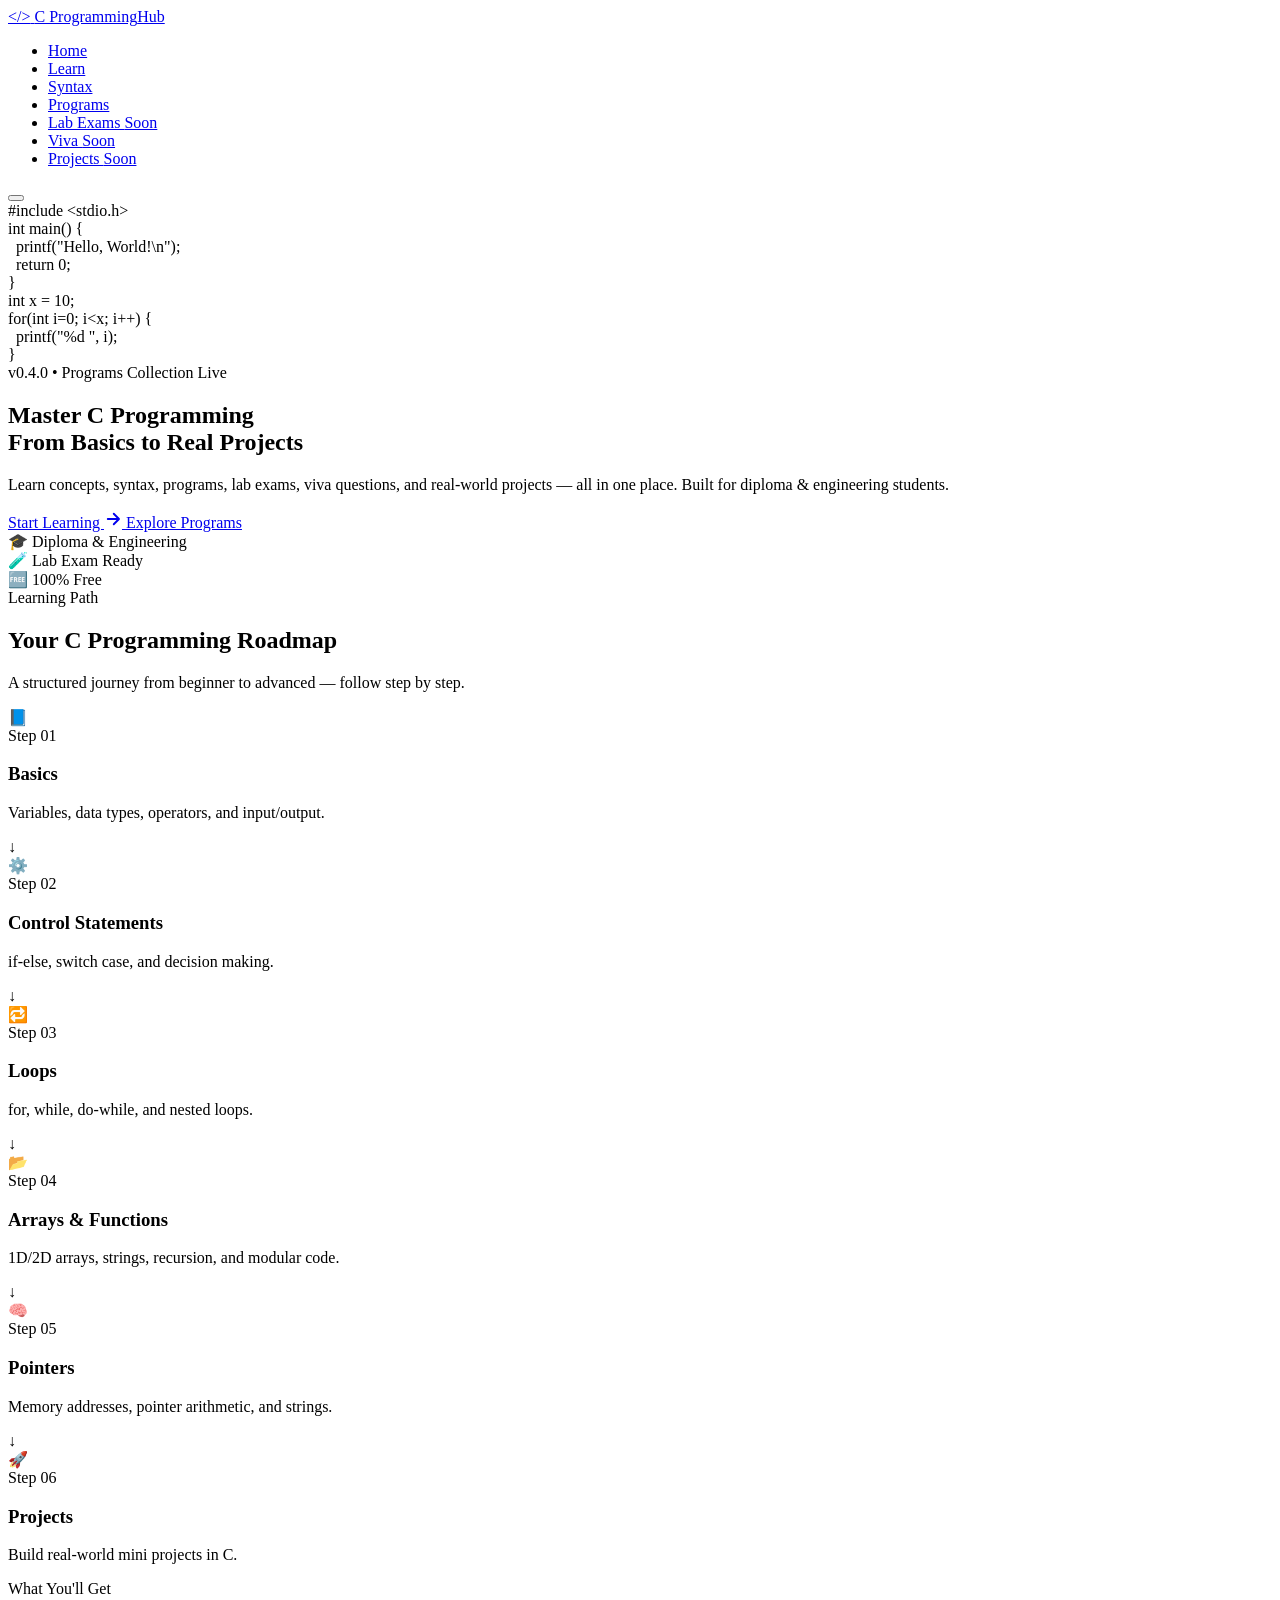
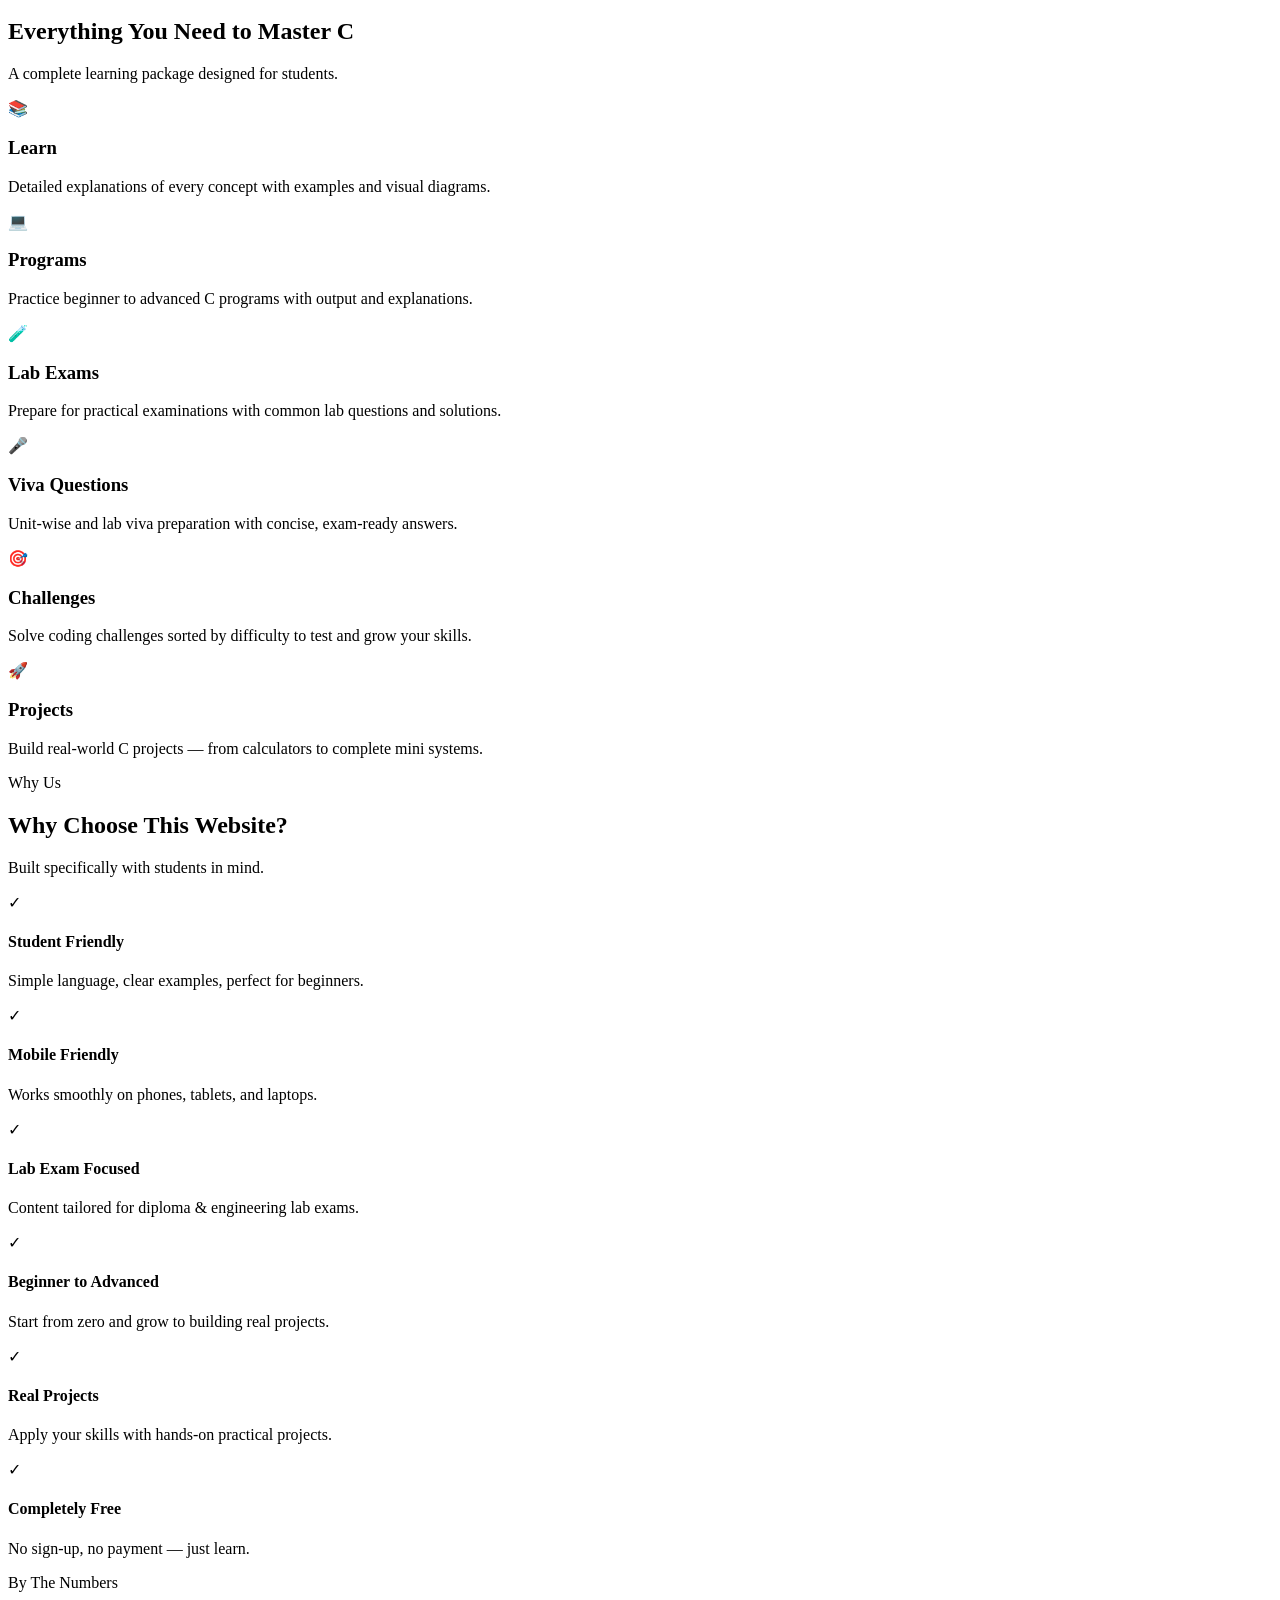
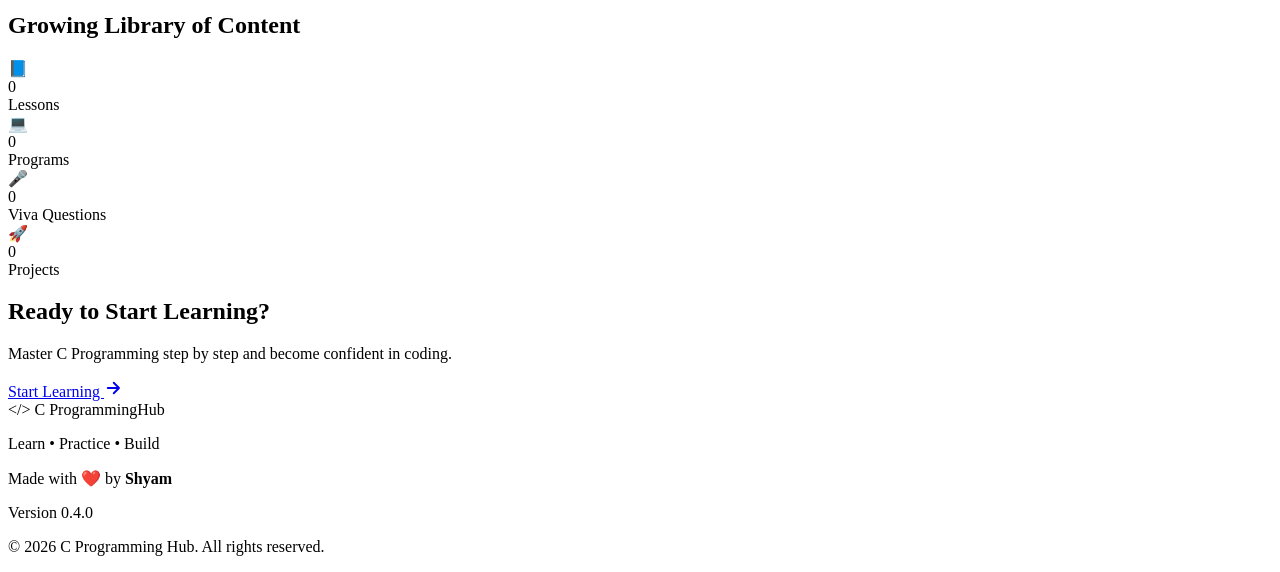
==== index.html @ 60bb03e1 "Add files via upload" ====
<!DOCTYPE html>
<html lang="en">
<head>
    <meta charset="UTF-8">
    <meta name="viewport" content="width=device-width, initial-scale=1.0">
    <meta name="description" content="C Programming Hub - Learn C Programming from Basics to Real Projects. Perfect for diploma and engineering students.">
    <meta name="author" content="Shyam">
    <title>C Programming Hub | Learn C from Basics to Real Projects</title>
    <link rel="stylesheet" href="css/style.css">
    <link rel="preconnect" href="https://fonts.googleapis.com">
    <link rel="preconnect" href="https://fonts.gstatic.com" crossorigin>
    <link href="https://fonts.googleapis.com/css2?family=Fira+Code:wght@400;500;600&family=Inter:wght@400;500;600;700;800&display=swap" rel="stylesheet">
</head>
<body>

    <!-- ============= NAVBAR ============= -->
    <nav class="navbar" id="navbar">
        <div class="container nav-container">
            <a href="index.html" class="logo">
                <span class="logo-icon">&lt;/&gt;</span>
                <span class="logo-text">C Programming<span class="logo-accent">Hub</span></span>
            </a>

            <ul class="nav-menu" id="navMenu">
                <li><a href="index.html" class="nav-link active">Home</a></li>
                <li><a href="learn.html" class="nav-link">Learn</a></li>
                <li><a href="syntax.html" class="nav-link">Syntax</a></li>
                <li><a href="programs.html" class="nav-link">Programs</a></li>
                <li><a href="#" class="nav-link nav-disabled" data-soon="Lab Exams page coming soon">Lab Exams <span class="soon-pill">Soon</span></a></li>
                <li><a href="#" class="nav-link nav-disabled" data-soon="Viva page coming soon">Viva <span class="soon-pill">Soon</span></a></li>
                <li><a href="#" class="nav-link nav-disabled" data-soon="Projects page coming soon">Projects <span class="soon-pill">Soon</span></a></li>
            </ul>

            <button class="hamburger" id="hamburger" aria-label="Toggle menu">
                <span></span>
                <span></span>
                <span></span>
            </button>
        </div>
    </nav>

    <!-- ============= HERO SECTION ============= -->
    <section class="hero" id="home">
        <div class="hero-bg">
            <div class="code-block code-block-1">
                <span class="kw">#include</span> <span class="str">&lt;stdio.h&gt;</span><br>
                <span class="kw">int</span> <span class="fn">main</span>() {<br>
                &nbsp;&nbsp;<span class="fn">printf</span>(<span class="str">"Hello, World!\n"</span>);<br>
                &nbsp;&nbsp;<span class="kw">return</span> <span class="num">0</span>;<br>
                }
            </div>
            <div class="code-block code-block-2">
                <span class="kw">int</span> x = <span class="num">10</span>;<br>
                <span class="kw">for</span>(<span class="kw">int</span> i=<span class="num">0</span>; i&lt;x; i++) {<br>
                &nbsp;&nbsp;<span class="fn">printf</span>(<span class="str">"%d "</span>, i);<br>
                }
            </div>
        </div>

        <div class="container hero-content">
            <div class="hero-badge">
                <span class="badge-dot"></span> v0.4.0 • Programs Collection Live
            </div>
            <h1 class="hero-title">
                Master <span class="gradient-text">C Programming</span><br>
                From Basics to Real Projects
            </h1>
            <p class="hero-subtitle">
                Learn concepts, syntax, programs, lab exams, viva questions, and real-world projects — all in one place. Built for diploma &amp; engineering students.
            </p>
            <div class="hero-buttons">
                <a href="learn.html" class="btn btn-primary">
                    Start Learning
                    <svg width="18" height="18" viewBox="0 0 24 24" fill="none"><path d="M5 12h14M13 5l7 7-7 7" stroke="currentColor" stroke-width="2.5" stroke-linecap="round" stroke-linejoin="round"/></svg>
                </a>
                <a href="programs.html" class="btn btn-secondary">
                    Explore Programs
                </a>
            </div>

            <div class="hero-meta">
                <div class="meta-item"><span class="meta-icon">🎓</span> Diploma &amp; Engineering</div>
                <div class="meta-item"><span class="meta-icon">🧪</span> Lab Exam Ready</div>
                <div class="meta-item"><span class="meta-icon">🆓</span> 100% Free</div>
            </div>
        </div>
    </section>

    <!-- ============= LEARNING ROADMAP ============= -->
    <section class="section roadmap-section" id="roadmap">
        <div class="container">
            <div class="section-header">
                <span class="section-tag">Learning Path</span>
                <h2 class="section-title">Your C Programming Roadmap</h2>
                <p class="section-subtitle">A structured journey from beginner to advanced — follow step by step.</p>
            </div>

            <div class="roadmap">
                <div class="roadmap-card" data-aos="fade-up">
                    <div class="roadmap-icon">📘</div>
                    <div class="roadmap-step">Step 01</div>
                    <h3>Basics</h3>
                    <p>Variables, data types, operators, and input/output.</p>
                </div>
                <div class="roadmap-arrow">↓</div>

                <div class="roadmap-card" data-aos="fade-up">
                    <div class="roadmap-icon">⚙️</div>
                    <div class="roadmap-step">Step 02</div>
                    <h3>Control Statements</h3>
                    <p>if-else, switch case, and decision making.</p>
                </div>
                <div class="roadmap-arrow">↓</div>

                <div class="roadmap-card" data-aos="fade-up">
                    <div class="roadmap-icon">🔁</div>
                    <div class="roadmap-step">Step 03</div>
                    <h3>Loops</h3>
                    <p>for, while, do-while, and nested loops.</p>
                </div>
                <div class="roadmap-arrow">↓</div>

                <div class="roadmap-card" data-aos="fade-up">
                    <div class="roadmap-icon">📂</div>
                    <div class="roadmap-step">Step 04</div>
                    <h3>Arrays &amp; Functions</h3>
                    <p>1D/2D arrays, strings, recursion, and modular code.</p>
                </div>
                <div class="roadmap-arrow">↓</div>

                <div class="roadmap-card" data-aos="fade-up">
                    <div class="roadmap-icon">🧠</div>
                    <div class="roadmap-step">Step 05</div>
                    <h3>Pointers</h3>
                    <p>Memory addresses, pointer arithmetic, and strings.</p>
                </div>
                <div class="roadmap-arrow">↓</div>

                <div class="roadmap-card" data-aos="fade-up">
                    <div class="roadmap-icon">🚀</div>
                    <div class="roadmap-step">Step 06</div>
                    <h3>Projects</h3>
                    <p>Build real-world mini projects in C.</p>
                </div>
            </div>
        </div>
    </section>

    <!-- ============= FEATURES ============= -->
    <section class="section features-section">
        <div class="container">
            <div class="section-header">
                <span class="section-tag">What You'll Get</span>
                <h2 class="section-title">Everything You Need to Master C</h2>
                <p class="section-subtitle">A complete learning package designed for students.</p>
            </div>

            <div class="features-grid">
                <div class="feature-card">
                    <div class="feature-icon icon-cyan">📚</div>
                    <h3>Learn</h3>
                    <p>Detailed explanations of every concept with examples and visual diagrams.</p>
                </div>

                <div class="feature-card">
                    <div class="feature-icon icon-green">💻</div>
                    <h3>Programs</h3>
                    <p>Practice beginner to advanced C programs with output and explanations.</p>
                </div>

                <div class="feature-card">
                    <div class="feature-icon icon-amber">🧪</div>
                    <h3>Lab Exams</h3>
                    <p>Prepare for practical examinations with common lab questions and solutions.</p>
                </div>

                <div class="feature-card">
                    <div class="feature-icon icon-cyan">🎤</div>
                    <h3>Viva Questions</h3>
                    <p>Unit-wise and lab viva preparation with concise, exam-ready answers.</p>
                </div>

                <div class="feature-card">
                    <div class="feature-icon icon-green">🎯</div>
                    <h3>Challenges</h3>
                    <p>Solve coding challenges sorted by difficulty to test and grow your skills.</p>
                </div>

                <div class="feature-card">
                    <div class="feature-icon icon-amber">🚀</div>
                    <h3>Projects</h3>
                    <p>Build real-world C projects — from calculators to complete mini systems.</p>
                </div>
            </div>
        </div>
    </section>

    <!-- ============= WHY CHOOSE ============= -->
    <section class="section why-section">
        <div class="container">
            <div class="section-header">
                <span class="section-tag">Why Us</span>
                <h2 class="section-title">Why Choose This Website?</h2>
                <p class="section-subtitle">Built specifically with students in mind.</p>
            </div>

            <div class="why-grid">
                <div class="why-box">
                    <div class="why-check">✓</div>
                    <h4>Student Friendly</h4>
                    <p>Simple language, clear examples, perfect for beginners.</p>
                </div>
                <div class="why-box">
                    <div class="why-check">✓</div>
                    <h4>Mobile Friendly</h4>
                    <p>Works smoothly on phones, tablets, and laptops.</p>
                </div>
                <div class="why-box">
                    <div class="why-check">✓</div>
                    <h4>Lab Exam Focused</h4>
                    <p>Content tailored for diploma &amp; engineering lab exams.</p>
                </div>
                <div class="why-box">
                    <div class="why-check">✓</div>
                    <h4>Beginner to Advanced</h4>
                    <p>Start from zero and grow to building real projects.</p>
                </div>
                <div class="why-box">
                    <div class="why-check">✓</div>
                    <h4>Real Projects</h4>
                    <p>Apply your skills with hands-on practical projects.</p>
                </div>
                <div class="why-box">
                    <div class="why-check">✓</div>
                    <h4>Completely Free</h4>
                    <p>No sign-up, no payment — just learn.</p>
                </div>
            </div>
        </div>
    </section>

    <!-- ============= STATISTICS ============= -->
    <section class="section stats-section">
        <div class="container">
            <div class="section-header">
                <span class="section-tag">By The Numbers</span>
                <h2 class="section-title">Growing Library of Content</h2>
            </div>

            <div class="stats-grid">
                <div class="stat-card">
                    <div class="stat-icon">📘</div>
                    <div class="stat-number" data-target="50">0</div>
                    <div class="stat-label">Lessons</div>
                </div>
                <div class="stat-card">
                    <div class="stat-icon">💻</div>
                    <div class="stat-number" data-target="100">0</div>
                    <div class="stat-label">Programs</div>
                </div>
                <div class="stat-card">
                    <div class="stat-icon">🎤</div>
                    <div class="stat-number" data-target="500">0</div>
                    <div class="stat-label">Viva Questions</div>
                </div>
                <div class="stat-card">
                    <div class="stat-icon">🚀</div>
                    <div class="stat-number" data-target="20">0</div>
                    <div class="stat-label">Projects</div>
                </div>
            </div>
        </div>
    </section>

    <!-- ============= CALL TO ACTION ============= -->
    <section class="section cta-section" id="cta">
        <div class="container">
            <div class="cta-box">
                <div class="cta-glow"></div>
                <h2 class="cta-title">Ready to Start Learning?</h2>
                <p class="cta-subtitle">Master C Programming step by step and become confident in coding.</p>
                <a href="learn.html" class="btn btn-primary btn-lg">
                    Start Learning
                    <svg width="18" height="18" viewBox="0 0 24 24" fill="none"><path d="M5 12h14M13 5l7 7-7 7" stroke="currentColor" stroke-width="2.5" stroke-linecap="round" stroke-linejoin="round"/></svg>
                </a>
            </div>
        </div>
    </section>

    <!-- ============= FOOTER ============= -->
    <footer class="footer">
        <div class="container">
            <div class="footer-content">
                <div class="footer-brand">
                    <div class="logo">
                        <span class="logo-icon">&lt;/&gt;</span>
                        <span class="logo-text">C Programming<span class="logo-accent">Hub</span></span>
                    </div>
                    <p class="footer-tagline">Learn • Practice • Build</p>
                </div>
                <div class="footer-meta">
                    <p>Made with ❤️ by <strong>Shyam</strong></p>
                    <p class="version">Version 0.4.0</p>
                </div>
            </div>
            <div class="footer-bottom">
                <p>&copy; 2026 C Programming Hub. All rights reserved.</p>
            </div>
        </div>
    </footer>

    <script src="js/main.js"></script>

    <!-- Shared toast for "Coming Soon" notifications -->
    <div id="toast" class="toast" role="status" aria-live="polite"></div>
</body>
</html>
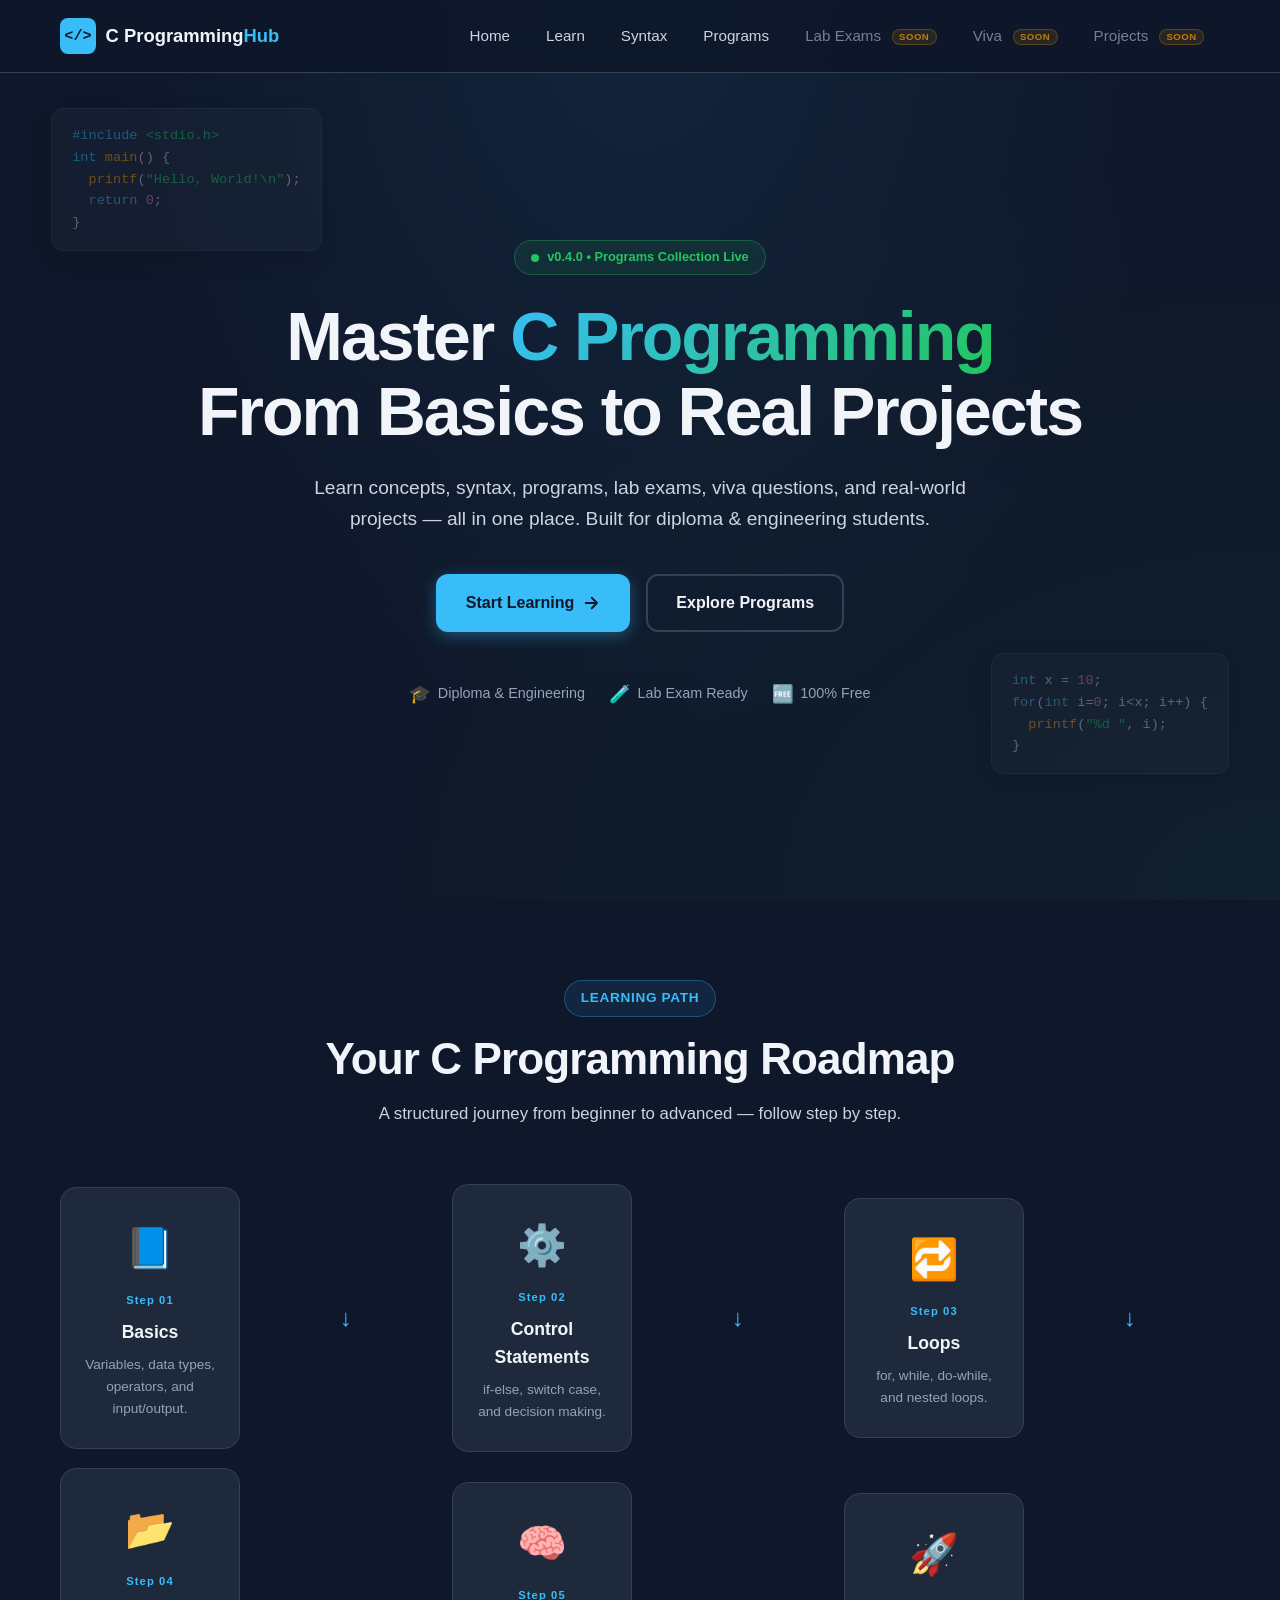
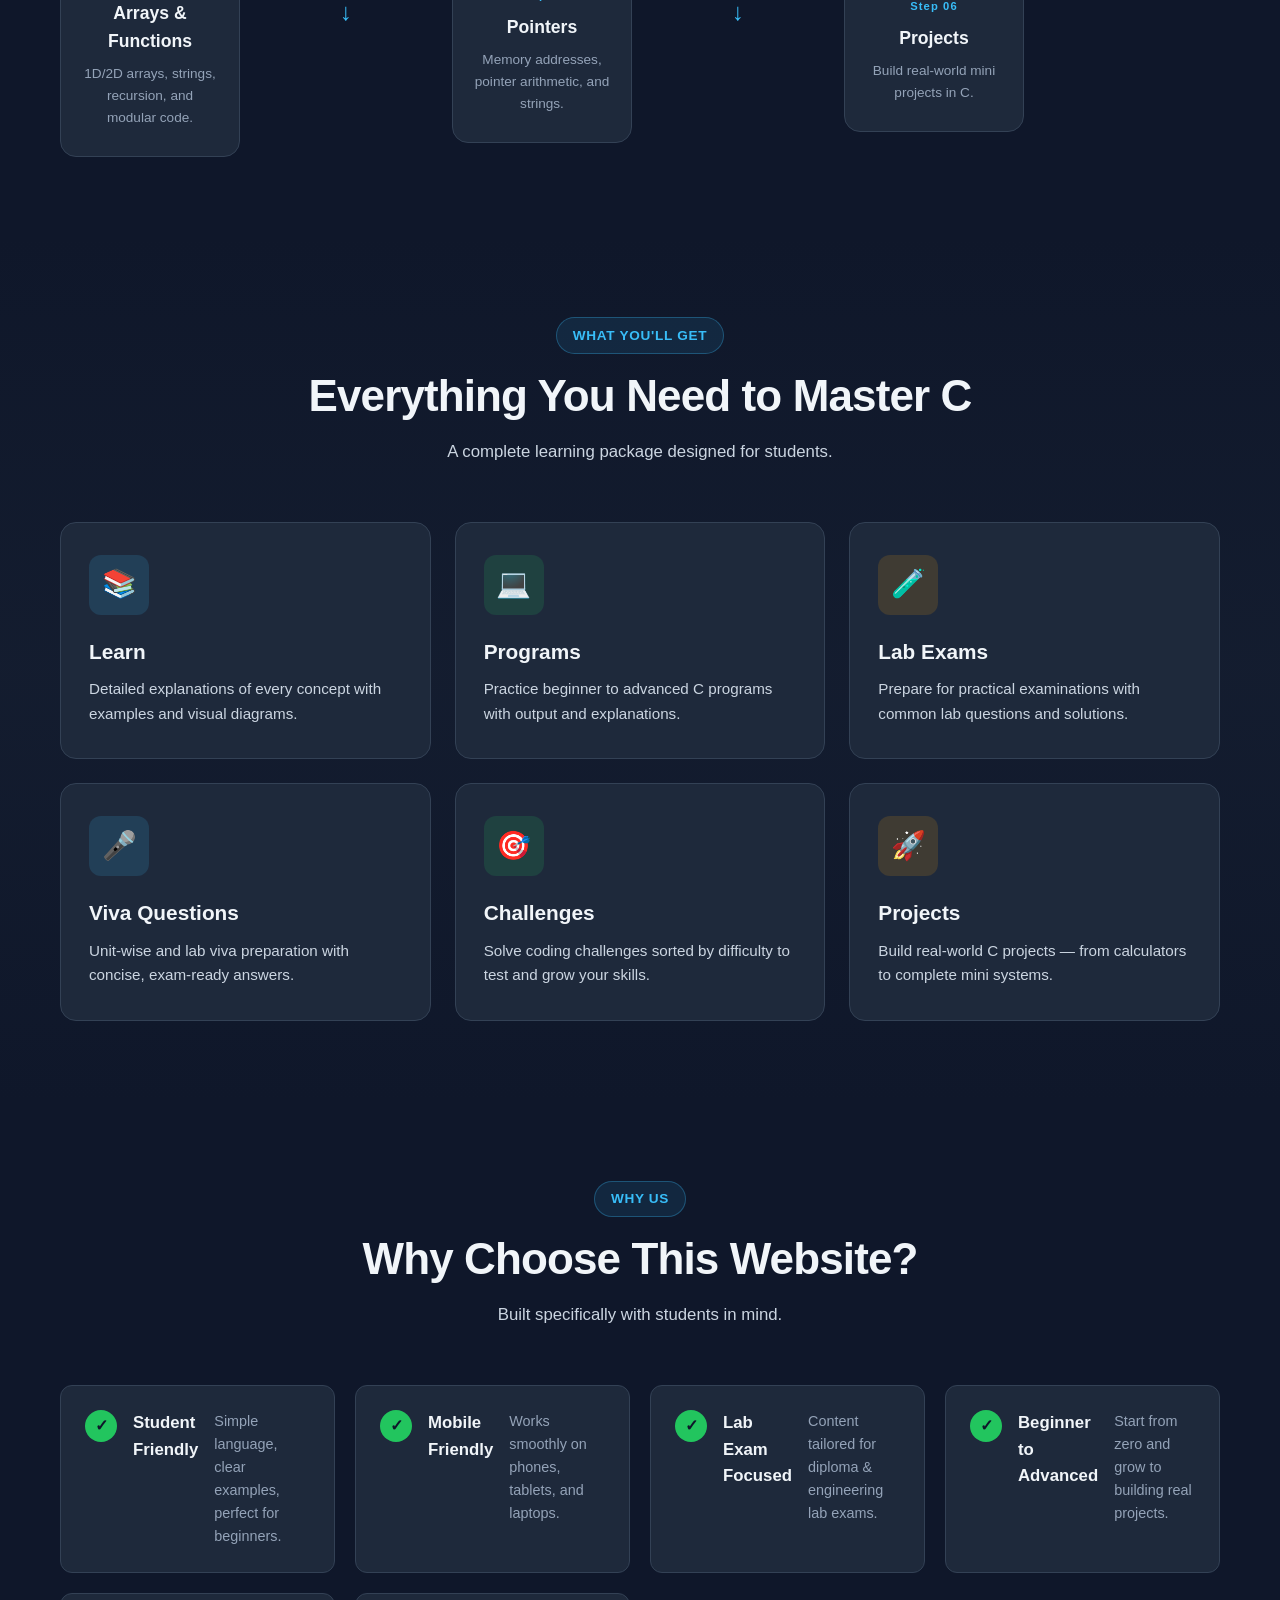
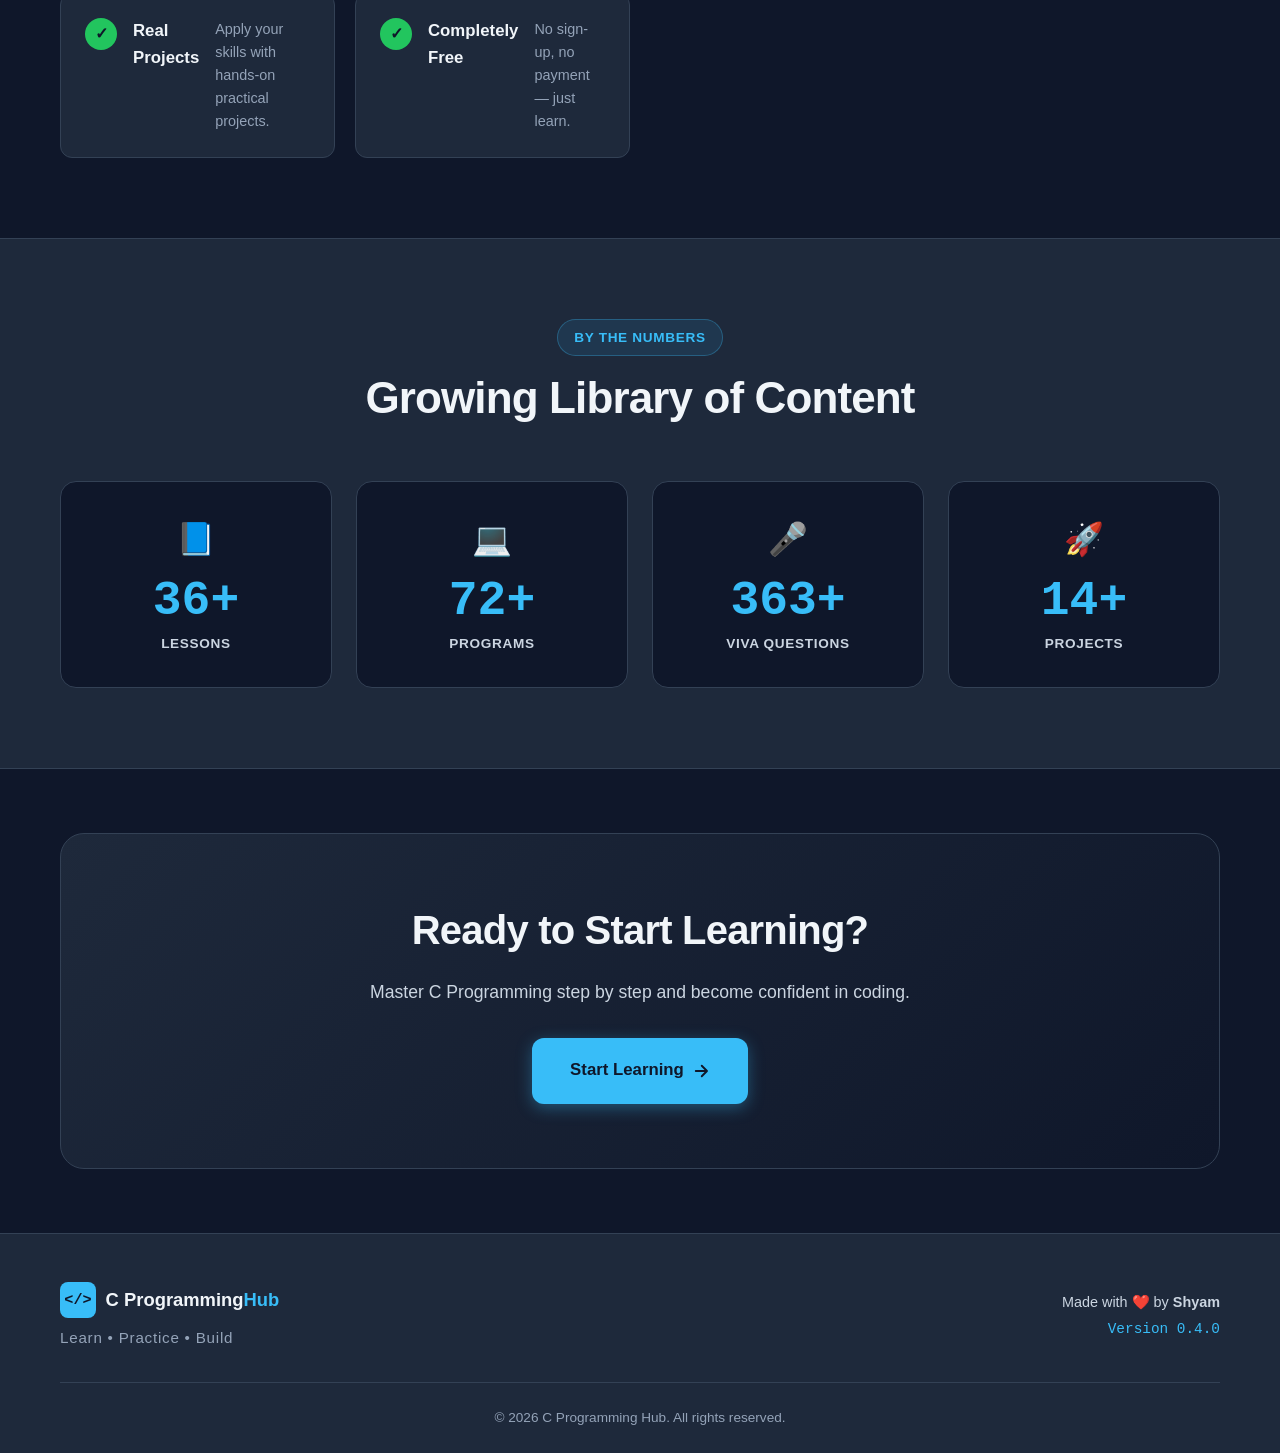
==== commit cde7b14b: "Remove standalone markup comments" ====
--- a/index.html
+++ b/index.html
@@ -13,7 +13,7 @@
 </head>
 <body>
 
-    <!-- ============= NAVBAR ============= -->
+    
     <nav class="navbar" id="navbar">
         <div class="container nav-container">
             <a href="index.html" class="logo">
@@ -39,7 +39,7 @@
         </div>
     </nav>
 
-    <!-- ============= HERO SECTION ============= -->
+    
     <section class="hero" id="home">
         <div class="hero-bg">
             <div class="code-block code-block-1">
@@ -86,7 +86,7 @@
         </div>
     </section>
 
-    <!-- ============= LEARNING ROADMAP ============= -->
+    
     <section class="section roadmap-section" id="roadmap">
         <div class="container">
             <div class="section-header">
@@ -146,7 +146,7 @@
         </div>
     </section>
 
-    <!-- ============= FEATURES ============= -->
+    
     <section class="section features-section">
         <div class="container">
             <div class="section-header">
@@ -195,7 +195,7 @@
         </div>
     </section>
 
-    <!-- ============= WHY CHOOSE ============= -->
+    
     <section class="section why-section">
         <div class="container">
             <div class="section-header">
@@ -239,7 +239,7 @@
         </div>
     </section>
 
-    <!-- ============= STATISTICS ============= -->
+    
     <section class="section stats-section">
         <div class="container">
             <div class="section-header">
@@ -272,7 +272,7 @@
         </div>
     </section>
 
-    <!-- ============= CALL TO ACTION ============= -->
+    
     <section class="section cta-section" id="cta">
         <div class="container">
             <div class="cta-box">
@@ -287,7 +287,7 @@
         </div>
     </section>
 
-    <!-- ============= FOOTER ============= -->
+    
     <footer class="footer">
         <div class="container">
             <div class="footer-content">
@@ -311,7 +311,7 @@
 
     <script src="js/main.js"></script>
 
-    <!-- Shared toast for "Coming Soon" notifications -->
+    
     <div id="toast" class="toast" role="status" aria-live="polite"></div>
 </body>
 </html>
--- a/css/style.css
+++ b/css/style.css
@@ -0,0 +1,1011 @@
+/* ==============================
+   C PROGRAMMING HUB — STYLE.CSS
+   Theme: Modern Learning Platform
+   ============================== */
+
+/* ---------- CSS RESET & VARIABLES ---------- */
+*,
+*::before,
+*::after {
+    box-sizing: border-box;
+    margin: 0;
+    padding: 0;
+}
+
+:root {
+    /* Theme Colors */
+    --bg-primary: #0F172A;
+    --bg-secondary: #1E293B;
+    --bg-tertiary: #334155;
+    --accent-cyan: #38BDF8;
+    --accent-cyan-dark: #0EA5E9;
+    --success-green: #22C55E;
+    --warning-amber: #F59E0B;
+    --text-primary: #F1F5F9;
+    --text-secondary: #CBD5E1;
+    --text-muted: #94A3B8;
+    --border-color: #334155;
+
+    /* Typography */
+    --font-sans: 'Inter', -apple-system, BlinkMacSystemFont, sans-serif;
+    --font-mono: 'Fira Code', 'Courier New', monospace;
+
+    /* Spacing */
+    --container-max: 1200px;
+    --radius-sm: 8px;
+    --radius-md: 12px;
+    --radius-lg: 16px;
+    --radius-xl: 24px;
+
+    /* Shadows */
+    --shadow-sm: 0 2px 8px rgba(0, 0, 0, 0.2);
+    --shadow-md: 0 8px 24px rgba(0, 0, 0, 0.3);
+    --shadow-lg: 0 16px 48px rgba(0, 0, 0, 0.4);
+    --shadow-glow: 0 0 32px rgba(56, 189, 248, 0.25);
+
+    /* Transitions */
+    --transition: 0.3s cubic-bezier(0.4, 0, 0.2, 1);
+}
+
+html {
+    scroll-behavior: smooth;
+    scroll-padding-top: 80px;
+}
+
+body {
+    font-family: var(--font-sans);
+    background-color: var(--bg-primary);
+    color: var(--text-primary);
+    line-height: 1.6;
+    overflow-x: hidden;
+    -webkit-font-smoothing: antialiased;
+    max-width: 100vw;
+    width: 100%;
+}
+
+/* ---------- GLOBAL ANTI-OVERFLOW GUARDS ---------- */
+html, body {
+    overflow-x: clip; /* stronger than hidden — prevents scroll chain */
+}
+
+img, svg, video, iframe {
+    max-width: 100%;
+    height: auto;
+}
+
+p, h1, h2, h3, h4, h5, h6, li, a, span, div, button {
+    /* Allow long words/URLs to wrap instead of forcing horizontal scroll */
+    overflow-wrap: anywhere;
+    word-wrap: break-word;
+}
+
+code, pre, kbd, samp {
+    overflow-wrap: anywhere;
+    word-break: break-word;
+    max-width: 100%;
+}
+
+/* Tighten very long URLs / paths inside tool lists & inline text */
+.tool-list span,
+.benefit-list,
+.search-hint,
+.cheat-intro,
+.section-subtitle,
+.page-subtitle,
+.hero-subtitle,
+.meta-item,
+.qs-item span,
+.kw-desc,
+.version {
+    overflow-wrap: anywhere;
+    word-break: break-word;
+}
+
+a { color: inherit; text-decoration: none; }
+button { font-family: inherit; cursor: pointer; border: none; background: none; color: inherit; }
+
+/* ---------- UTILITIES ---------- */
+.container {
+    width: 100%;
+    max-width: var(--container-max);
+    margin: 0 auto;
+    padding: 0 1.25rem;
+}
+
+.section {
+    padding: 5rem 0;
+    position: relative;
+}
+
+.section-header {
+    text-align: center;
+    max-width: 700px;
+    margin: 0 auto 3.5rem;
+}
+
+.section-tag {
+    display: inline-block;
+    padding: 0.4rem 1rem;
+    background: rgba(56, 189, 248, 0.1);
+    border: 1px solid rgba(56, 189, 248, 0.3);
+    color: var(--accent-cyan);
+    border-radius: 999px;
+    font-size: 0.85rem;
+    font-weight: 600;
+    letter-spacing: 0.05em;
+    text-transform: uppercase;
+    margin-bottom: 1rem;
+}
+
+.section-title {
+    font-size: clamp(1.75rem, 4vw, 2.75rem);
+    font-weight: 800;
+    margin-bottom: 1rem;
+    line-height: 1.2;
+    letter-spacing: -0.02em;
+}
+
+.section-subtitle {
+    color: var(--text-secondary);
+    font-size: 1.05rem;
+}
+
+/* ---------- BUTTONS ---------- */
+.btn {
+    display: inline-flex;
+    align-items: center;
+    gap: 0.5rem;
+    padding: 0.875rem 1.75rem;
+    border-radius: var(--radius-md);
+    font-weight: 600;
+    font-size: 1rem;
+    transition: all var(--transition);
+    white-space: nowrap;
+    border: 2px solid transparent;
+}
+
+.btn-primary {
+    background: var(--accent-cyan);
+    color: var(--bg-primary);
+    box-shadow: 0 4px 16px rgba(56, 189, 248, 0.35);
+}
+
+.btn-primary:hover {
+    background: var(--accent-cyan-dark);
+    transform: translateY(-2px);
+    box-shadow: 0 8px 24px rgba(56, 189, 248, 0.5);
+}
+
+.btn-secondary {
+    background: transparent;
+    color: var(--text-primary);
+    border-color: var(--border-color);
+}
+
+.btn-secondary:hover {
+    border-color: var(--accent-cyan);
+    color: var(--accent-cyan);
+    transform: translateY(-2px);
+}
+
+.btn-lg {
+    padding: 1.1rem 2.25rem;
+    font-size: 1.05rem;
+}
+
+/* ---------- NAVBAR ---------- */
+.navbar {
+    position: fixed;
+    top: 0;
+    left: 0;
+    right: 0;
+    z-index: 1000;
+    background: rgba(15, 23, 42, 0.85);
+    backdrop-filter: blur(12px);
+    -webkit-backdrop-filter: blur(12px);
+    border-bottom: 1px solid var(--border-color);
+    transition: all var(--transition);
+}
+
+.navbar.scrolled {
+    background: rgba(15, 23, 42, 0.95);
+    box-shadow: var(--shadow-md);
+}
+
+.nav-container {
+    display: flex;
+    align-items: center;
+    justify-content: space-between;
+    padding-top: 1rem;
+    padding-bottom: 1rem;
+}
+
+.logo {
+    display: flex;
+    align-items: center;
+    gap: 0.6rem;
+    font-weight: 700;
+    font-size: 1.15rem;
+}
+
+.logo-icon {
+    display: inline-flex;
+    align-items: center;
+    justify-content: center;
+    width: 36px;
+    height: 36px;
+    background: var(--accent-cyan);
+    color: var(--bg-primary);
+    border-radius: var(--radius-sm);
+    font-family: var(--font-mono);
+    font-weight: 700;
+    font-size: 0.95rem;
+}
+
+.logo-accent {
+    color: var(--accent-cyan);
+}
+
+.nav-menu {
+    display: flex;
+    list-style: none;
+    gap: 0.25rem;
+}
+
+.nav-link {
+    display: inline-block;
+    padding: 0.5rem 1rem;
+    color: var(--text-secondary);
+    font-weight: 500;
+    font-size: 0.95rem;
+    border-radius: var(--radius-sm);
+    transition: all var(--transition);
+}
+
+.nav-link:hover,
+.nav-link.active {
+    color: var(--accent-cyan);
+    background: rgba(56, 189, 248, 0.08);
+}
+
+.hamburger {
+    display: none;
+    flex-direction: column;
+    gap: 5px;
+    padding: 0.5rem;
+    z-index: 1001;
+}
+
+.hamburger span {
+    display: block;
+    width: 24px;
+    height: 2px;
+    background: var(--text-primary);
+    border-radius: 2px;
+    transition: all var(--transition);
+}
+
+.hamburger.active span:nth-child(1) {
+    transform: translateY(7px) rotate(45deg);
+    background: var(--accent-cyan);
+}
+
+.hamburger.active span:nth-child(2) {
+    opacity: 0;
+}
+
+.hamburger.active span:nth-child(3) {
+    transform: translateY(-7px) rotate(-45deg);
+    background: var(--accent-cyan);
+}
+
+/* ---------- DISABLED / COMING SOON NAV ---------- */
+.nav-link.nav-disabled,
+.nav-menu .nav-disabled,
+.btn.nav-disabled {
+    position: relative;
+    color: var(--text-muted) !important;
+    background: transparent !important;
+    cursor: not-allowed;
+    opacity: 0.75;
+}
+
+.nav-link.nav-disabled:hover,
+.btn.nav-disabled:hover {
+    color: var(--text-muted) !important;
+    transform: none !important;
+    border-color: var(--border-color) !important;
+    box-shadow: none !important;
+}
+
+.soon-pill {
+    display: inline-block;
+    margin-left: 0.4rem;
+    padding: 0.05rem 0.4rem;
+    font-size: 0.6rem;
+    font-weight: 700;
+    text-transform: uppercase;
+    letter-spacing: 0.05em;
+    background: rgba(245, 158, 11, 0.15);
+    color: var(--warning-amber);
+    border: 1px solid rgba(245, 158, 11, 0.35);
+    border-radius: 999px;
+    vertical-align: middle;
+    line-height: 1.3;
+}
+
+/* ---------- TOAST (shared) ---------- */
+.toast {
+    position: fixed;
+    bottom: 2rem;
+    left: 50%;
+    transform: translateX(-50%) translateY(100px);
+    background: var(--bg-secondary);
+    color: var(--text-primary);
+    padding: 0.85rem 1.5rem;
+    border-radius: var(--radius-md);
+    font-weight: 600;
+    font-size: 0.92rem;
+    box-shadow: var(--shadow-lg);
+    border: 1px solid var(--border-color);
+    border-left: 4px solid var(--warning-amber);
+    z-index: 9999;
+    opacity: 0;
+    pointer-events: none;
+    transition: all 0.3s cubic-bezier(0.4, 0, 0.2, 1);
+    max-width: min(90vw, 420px);
+    text-align: center;
+    overflow-wrap: anywhere;
+}
+
+.toast.show {
+    transform: translateX(-50%) translateY(0);
+    opacity: 1;
+}
+
+.toast.toast-success {
+    border-left-color: var(--success-green);
+}
+
+/* ---------- HIDE FLOATING DECOR ON SMALL SCREENS (Bug #2) ---------- */
+@media (max-width: 768px) {
+    .floating-icon,
+    .code-block {
+        display: none !important;
+    }
+
+    .hero {
+        overflow: hidden;
+    }
+
+    .page-hero {
+        overflow: hidden;
+    }
+}
+
+/* ---------- HERO ---------- */
+.hero {
+    position: relative;
+    min-height: 100vh;
+    display: flex;
+    align-items: center;
+    padding: 8rem 0 5rem;
+    overflow: hidden;
+    background: radial-gradient(ellipse at top, rgba(56, 189, 248, 0.08), transparent 60%),
+                radial-gradient(ellipse at bottom right, rgba(34, 197, 94, 0.05), transparent 60%),
+                var(--bg-primary);
+}
+
+.hero-bg {
+    position: absolute;
+    inset: 0;
+    pointer-events: none;
+    opacity: 0.4;
+    z-index: 0;
+}
+
+.code-block {
+    position: absolute;
+    font-family: var(--font-mono);
+    font-size: 0.85rem;
+    background: var(--bg-secondary);
+    border: 1px solid var(--border-color);
+    border-radius: var(--radius-md);
+    padding: 1rem 1.25rem;
+    color: var(--text-secondary);
+    line-height: 1.6;
+    box-shadow: var(--shadow-md);
+}
+
+.code-block-1 {
+    top: 12%;
+    left: 4%;
+    animation: float 6s ease-in-out infinite;
+}
+
+.code-block-2 {
+    bottom: 14%;
+    right: 4%;
+    animation: float 6s ease-in-out infinite 3s;
+}
+
+.code-block .kw { color: var(--accent-cyan); }
+.code-block .str { color: var(--success-green); }
+.code-block .fn { color: var(--warning-amber); }
+.code-block .num { color: #F472B6; }
+
+@keyframes float {
+    0%, 100% { transform: translateY(0); }
+    50% { transform: translateY(-12px); }
+}
+
+.hero-content {
+    position: relative;
+    z-index: 1;
+    text-align: center;
+}
+
+.hero-badge {
+    display: inline-flex;
+    align-items: center;
+    gap: 0.5rem;
+    padding: 0.4rem 1rem;
+    background: rgba(34, 197, 94, 0.1);
+    border: 1px solid rgba(34, 197, 94, 0.3);
+    color: var(--success-green);
+    border-radius: 999px;
+    font-size: 0.8rem;
+    font-weight: 600;
+    margin-bottom: 1.5rem;
+}
+
+.badge-dot {
+    width: 8px;
+    height: 8px;
+    background: var(--success-green);
+    border-radius: 50%;
+    animation: pulse 2s infinite;
+}
+
+@keyframes pulse {
+    0%, 100% { opacity: 1; }
+    50% { opacity: 0.4; }
+}
+
+.hero-title {
+    font-size: clamp(2.25rem, 6vw, 4.25rem);
+    font-weight: 800;
+    line-height: 1.1;
+    letter-spacing: -0.03em;
+    margin-bottom: 1.5rem;
+}
+
+.gradient-text {
+    background: linear-gradient(135deg, var(--accent-cyan), var(--success-green));
+    -webkit-background-clip: text;
+    background-clip: text;
+    -webkit-text-fill-color: transparent;
+}
+
+.hero-subtitle {
+    font-size: clamp(1rem, 2vw, 1.2rem);
+    color: var(--text-secondary);
+    max-width: 700px;
+    margin: 0 auto 2.5rem;
+}
+
+.hero-buttons {
+    display: flex;
+    gap: 1rem;
+    justify-content: center;
+    flex-wrap: wrap;
+    margin-bottom: 3rem;
+}
+
+.hero-meta {
+    display: flex;
+    gap: 1.5rem;
+    justify-content: center;
+    flex-wrap: wrap;
+    font-size: 0.9rem;
+    color: var(--text-muted);
+}
+
+.meta-item {
+    display: inline-flex;
+    align-items: center;
+    gap: 0.4rem;
+}
+
+.meta-icon { font-size: 1.1rem; }
+
+/* ---------- ROADMAP ---------- */
+.roadmap {
+    display: grid;
+    grid-template-columns: repeat(6, 1fr);
+    gap: 1rem;
+    align-items: center;
+}
+
+.roadmap-card {
+    background: var(--bg-secondary);
+    border: 1px solid var(--border-color);
+    border-radius: var(--radius-lg);
+    padding: 1.75rem 1.25rem;
+    text-align: center;
+    transition: all var(--transition);
+    position: relative;
+    overflow: hidden;
+}
+
+.roadmap-card::before {
+    content: '';
+    position: absolute;
+    inset: 0;
+    background: linear-gradient(135deg, rgba(56, 189, 248, 0.1), transparent);
+    opacity: 0;
+    transition: opacity var(--transition);
+}
+
+.roadmap-card:hover {
+    transform: translateY(-6px);
+    border-color: var(--accent-cyan);
+    box-shadow: var(--shadow-glow);
+}
+
+.roadmap-card:hover::before {
+    opacity: 1;
+}
+
+.roadmap-card > * { position: relative; z-index: 1; }
+
+.roadmap-icon {
+    font-size: 2.5rem;
+    margin-bottom: 0.75rem;
+}
+
+.roadmap-step {
+    font-size: 0.7rem;
+    font-weight: 700;
+    color: var(--accent-cyan);
+    letter-spacing: 0.1em;
+    margin-bottom: 0.5rem;
+}
+
+.roadmap-card h3 {
+    font-size: 1.1rem;
+    font-weight: 700;
+    margin-bottom: 0.5rem;
+}
+
+.roadmap-card p {
+    font-size: 0.85rem;
+    color: var(--text-muted);
+}
+
+.roadmap-arrow {
+    text-align: center;
+    font-size: 1.5rem;
+    color: var(--accent-cyan);
+    font-weight: 700;
+}
+
+/* ---------- FEATURES ---------- */
+.features-section {
+    background: linear-gradient(180deg, transparent, rgba(30, 41, 59, 0.3), transparent);
+}
+
+.features-grid {
+    display: grid;
+    grid-template-columns: repeat(auto-fit, minmax(280px, 1fr));
+    gap: 1.5rem;
+}
+
+.feature-card {
+    background: var(--bg-secondary);
+    border: 1px solid var(--border-color);
+    border-radius: var(--radius-lg);
+    padding: 2rem 1.75rem;
+    transition: all var(--transition);
+    position: relative;
+    overflow: hidden;
+}
+
+.feature-card::after {
+    content: '';
+    position: absolute;
+    top: 0;
+    left: 0;
+    width: 100%;
+    height: 3px;
+    background: var(--accent-cyan);
+    transform: scaleX(0);
+    transform-origin: left;
+    transition: transform var(--transition);
+}
+
+.feature-card:hover {
+    transform: translateY(-8px);
+    border-color: var(--accent-cyan);
+    box-shadow: var(--shadow-lg);
+}
+
+.feature-card:hover::after {
+    transform: scaleX(1);
+}
+
+.feature-icon {
+    width: 60px;
+    height: 60px;
+    border-radius: var(--radius-md);
+    display: inline-flex;
+    align-items: center;
+    justify-content: center;
+    font-size: 1.75rem;
+    margin-bottom: 1.25rem;
+}
+
+.icon-cyan {
+    background: rgba(56, 189, 248, 0.15);
+    color: var(--accent-cyan);
+}
+
+.icon-green {
+    background: rgba(34, 197, 94, 0.15);
+    color: var(--success-green);
+}
+
+.icon-amber {
+    background: rgba(245, 158, 11, 0.15);
+    color: var(--warning-amber);
+}
+
+.feature-card h3 {
+    font-size: 1.3rem;
+    font-weight: 700;
+    margin-bottom: 0.6rem;
+}
+
+.feature-card p {
+    color: var(--text-secondary);
+    font-size: 0.95rem;
+}
+
+/* ---------- WHY SECTION ---------- */
+.why-grid {
+    display: grid;
+    grid-template-columns: repeat(auto-fit, minmax(260px, 1fr));
+    gap: 1.25rem;
+}
+
+.why-box {
+    background: var(--bg-secondary);
+    border: 1px solid var(--border-color);
+    border-radius: var(--radius-md);
+    padding: 1.5rem;
+    display: flex;
+    gap: 1rem;
+    align-items: flex-start;
+    transition: all var(--transition);
+}
+
+.why-box:hover {
+    border-color: var(--success-green);
+    transform: translateX(4px);
+}
+
+.why-check {
+    flex-shrink: 0;
+    width: 32px;
+    height: 32px;
+    background: var(--success-green);
+    color: var(--bg-primary);
+    border-radius: 50%;
+    display: flex;
+    align-items: center;
+    justify-content: center;
+    font-weight: 800;
+    font-size: 1rem;
+}
+
+.why-box h4 {
+    font-size: 1.05rem;
+    font-weight: 700;
+    margin-bottom: 0.25rem;
+}
+
+.why-box p {
+    color: var(--text-muted);
+    font-size: 0.9rem;
+}
+
+/* ---------- STATS ---------- */
+.stats-section {
+    background: var(--bg-secondary);
+    border-top: 1px solid var(--border-color);
+    border-bottom: 1px solid var(--border-color);
+}
+
+.stats-grid {
+    display: grid;
+    grid-template-columns: repeat(auto-fit, minmax(200px, 1fr));
+    gap: 1.5rem;
+}
+
+.stat-card {
+    background: var(--bg-primary);
+    border: 1px solid var(--border-color);
+    border-radius: var(--radius-lg);
+    padding: 2rem 1.5rem;
+    text-align: center;
+    transition: all var(--transition);
+}
+
+.stat-card:hover {
+    border-color: var(--accent-cyan);
+    transform: translateY(-4px);
+}
+
+.stat-icon {
+    font-size: 2rem;
+    margin-bottom: 0.75rem;
+}
+
+.stat-number {
+    font-size: clamp(2rem, 4vw, 3rem);
+    font-weight: 800;
+    color: var(--accent-cyan);
+    font-family: var(--font-mono);
+    line-height: 1;
+    margin-bottom: 0.5rem;
+}
+
+.stat-label {
+    color: var(--text-secondary);
+    font-weight: 600;
+    text-transform: uppercase;
+    font-size: 0.85rem;
+    letter-spacing: 0.05em;
+}
+
+/* ---------- CTA ---------- */
+.cta-section { padding: 4rem 0; }
+
+.cta-box {
+    position: relative;
+    background: linear-gradient(135deg, var(--bg-secondary), var(--bg-primary));
+    border: 1px solid var(--border-color);
+    border-radius: var(--radius-xl);
+    padding: 4rem 2rem;
+    text-align: center;
+    overflow: hidden;
+}
+
+.cta-glow {
+    position: absolute;
+    top: -50%;
+    left: 50%;
+    transform: translateX(-50%);
+    width: 80%;
+    height: 200%;
+    background: radial-gradient(circle, rgba(56, 189, 248, 0.2), transparent 60%);
+    pointer-events: none;
+}
+
+.cta-box > * { position: relative; z-index: 1; }
+
+.cta-title {
+    font-size: clamp(1.75rem, 4vw, 2.5rem);
+    font-weight: 800;
+    margin-bottom: 1rem;
+    letter-spacing: -0.02em;
+}
+
+.cta-subtitle {
+    color: var(--text-secondary);
+    font-size: 1.1rem;
+    max-width: 550px;
+    margin: 0 auto 2rem;
+}
+
+/* ---------- FOOTER ---------- */
+.footer {
+    background: var(--bg-secondary);
+    border-top: 1px solid var(--border-color);
+    padding: 3rem 0 1.5rem;
+}
+
+.footer-content {
+    display: flex;
+    justify-content: space-between;
+    align-items: center;
+    flex-wrap: wrap;
+    gap: 2rem;
+    margin-bottom: 2rem;
+}
+
+.footer-tagline {
+    color: var(--text-muted);
+    margin-top: 0.5rem;
+    font-size: 0.95rem;
+    letter-spacing: 0.05em;
+}
+
+.footer-meta {
+    text-align: right;
+    color: var(--text-secondary);
+    font-size: 0.9rem;
+}
+
+.version {
+    color: var(--accent-cyan);
+    font-family: var(--font-mono);
+    margin-top: 0.25rem;
+}
+
+.footer-bottom {
+    border-top: 1px solid var(--border-color);
+    padding-top: 1.5rem;
+    text-align: center;
+    color: var(--text-muted);
+    font-size: 0.85rem;
+}
+
+/* ---------- ANIMATIONS ---------- */
+.reveal {
+    opacity: 0;
+    transform: translateY(30px);
+    transition: opacity 0.7s ease, transform 0.7s ease;
+}
+
+.reveal.visible {
+    opacity: 1;
+    transform: translateY(0);
+}
+
+/* ---------- RESPONSIVE ---------- */
+@media (max-width: 1024px) {
+    .roadmap {
+        grid-template-columns: repeat(3, 1fr);
+        gap: 1.5rem;
+    }
+    .roadmap-arrow {
+        display: none;
+    }
+}
+
+@media (max-width: 768px) {
+    .section { padding: 3.5rem 0; }
+    .section-header { margin-bottom: 2.5rem; }
+
+    .hamburger { display: flex; }
+
+    .nav-menu {
+        position: fixed;
+        top: 70px;
+        right: -100%;
+        flex-direction: column;
+        width: 80%;
+        max-width: 320px;
+        height: calc(100vh - 70px);
+        background: var(--bg-secondary);
+        border-left: 1px solid var(--border-color);
+        padding: 2rem 1.5rem;
+        gap: 0.5rem;
+        transition: right var(--transition);
+    }
+
+    .nav-menu.active { right: 0; }
+
+    .nav-link {
+        display: block;
+        padding: 0.85rem 1rem;
+        font-size: 1rem;
+    }
+
+    .hero { padding: 6rem 0 3rem; min-height: auto; }
+
+    .code-block { display: none; }
+
+    .roadmap {
+        grid-template-columns: repeat(2, 1fr);
+    }
+
+    .footer-content {
+        flex-direction: column;
+        text-align: center;
+    }
+
+    .footer-meta { text-align: center; }
+}
+
+@media (max-width: 480px) {
+    .container { padding: 0 1rem; }
+
+    body { overflow-x: hidden; }
+
+    .roadmap {
+        grid-template-columns: 1fr;
+    }
+
+    .hero-buttons {
+        flex-direction: column;
+        width: 100%;
+    }
+
+    .btn {
+        width: 100%;
+        justify-content: center;
+        padding: 0.85rem 1.25rem;
+        font-size: 0.95rem;
+    }
+
+    .cta-box { padding: 2.5rem 1.25rem; }
+
+    .section { padding: 3rem 0; }
+    .section-header { margin-bottom: 2rem; }
+
+    .hero-title { font-size: 2rem; line-height: 1.15; }
+    .hero-subtitle { font-size: 0.95rem; }
+
+    .hero-meta {
+        gap: 0.75rem;
+        font-size: 0.82rem;
+    }
+
+    .nav-menu {
+        width: 90%;
+        max-width: none;
+        padding: 1.5rem 1.25rem;
+    }
+
+    /* Ensure no horizontal overflow */
+    .feature-card,
+    .why-box,
+    .stat-card,
+    .roadmap-card {
+        padding: 1.25rem 1rem;
+    }
+}
+
+/* Extra-small phones (320-360px) */
+@media (max-width: 360px) {
+    .container { padding: 0 0.85rem; }
+
+    .hero-title { font-size: 1.75rem; }
+    .hero-subtitle { font-size: 0.9rem; }
+
+    .section-title { font-size: 1.5rem; }
+    .section-subtitle { font-size: 0.92rem; }
+
+    .btn {
+        padding: 0.75rem 1rem;
+        font-size: 0.9rem;
+    }
+
+    .stat-number { font-size: 1.75rem; }
+    .stat-label { font-size: 0.75rem; }
+
+    .hero-badge {
+        font-size: 0.72rem;
+        padding: 0.35rem 0.85rem;
+    }
+
+    .feature-card h3,
+    .roadmap-card h3 { font-size: 1rem; }
+
+    /* Force no scrollbar-causing overflow */
+    .footer-content { gap: 1.25rem; }
+    .footer-meta { font-size: 0.82rem; }
+}
+
+/* ---------- ACCESSIBILITY ---------- */
+@media (prefers-reduced-motion: reduce) {
+    *,
+    *::before,
+    *::after {
+        animation-duration: 0.01ms !important;
+        transition-duration: 0.01ms !important;
+        scroll-behavior: auto !important;
+    }
+}
